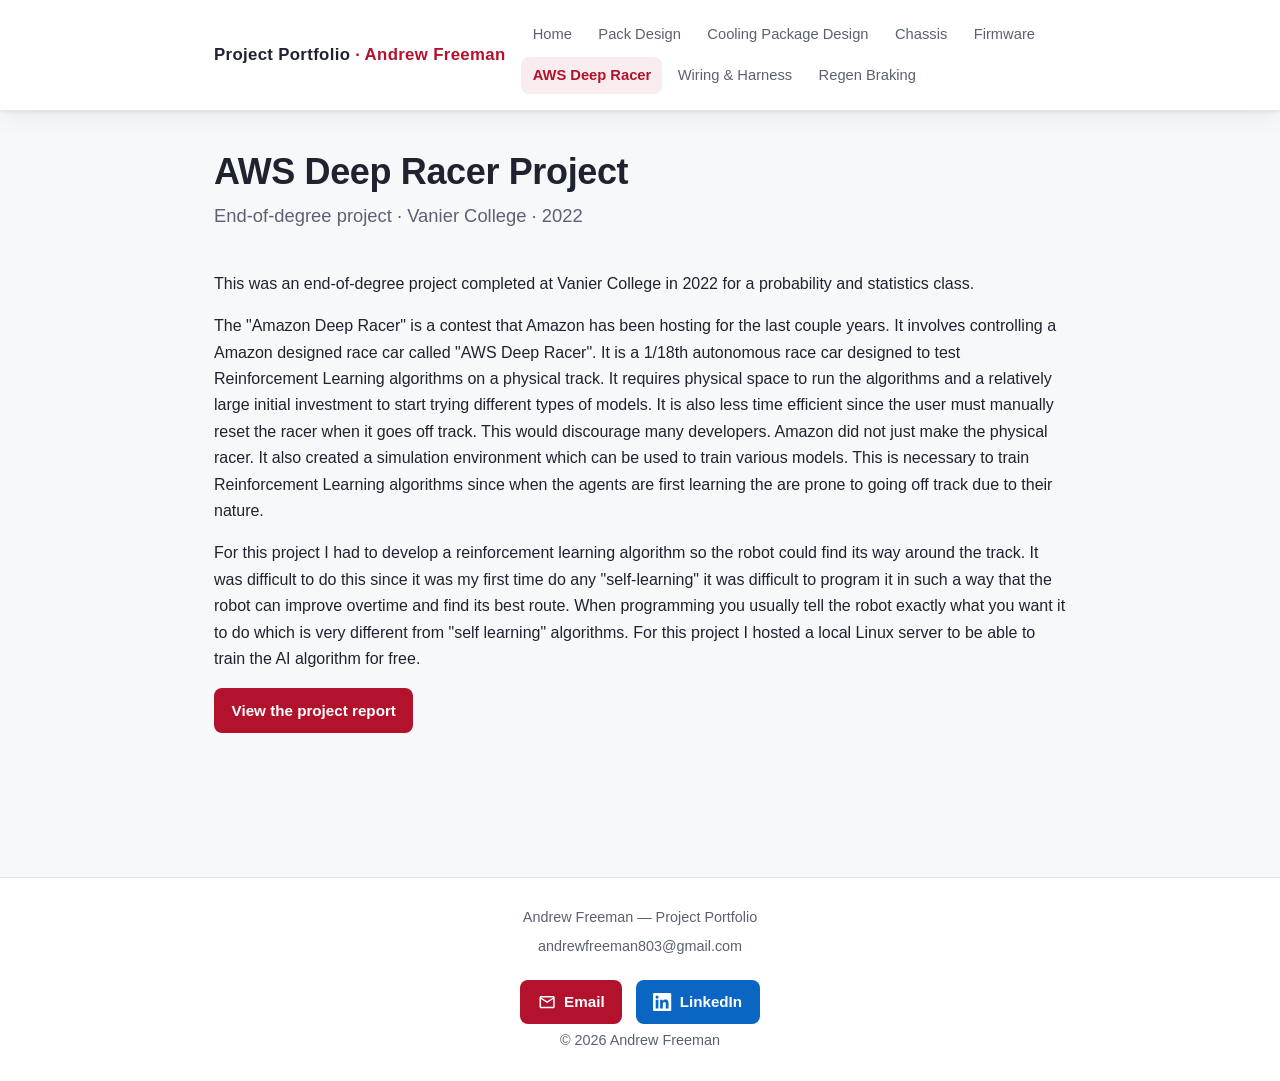
==== aws-deep-racer.html @ 3059a9bf "Initial commit: Andrew Freeman project portfolio" ====
<!DOCTYPE html>
<html lang="en">
<head>
  <meta charset="UTF-8">
  <meta name="viewport" content="width=device-width, initial-scale=1.0">
  <title>AWS Deep Racer — Andrew Freeman</title>
  <meta name="description" content="AWS DeepRacer reinforcement-learning project: a simulation environment for training autonomous racing models.">
  <link rel="stylesheet" href="css/style.css">
</head>
<body>
  <!-- ============ CANONICAL HEADER (copy to every page) ============ -->
  <header class="site-header">
    <div class="site-header__inner">
      <a class="site-title" href="index.html">Project Portfolio <span>· Andrew Freeman</span></a>
      <button class="nav-toggle" aria-label="Toggle navigation" aria-controls="primary-nav" aria-expanded="false">☰</button>
      <ul class="nav" id="primary-nav">
        <li><a href="index.html">Home</a></li>
        <li><a href="pack-design.html">Pack Design</a></li>
        <li><a href="cooling-package-design.html">Cooling Package Design</a></li>
        <li><a href="chassis.html">Chassis</a></li>
        <li><a href="firmware.html">Firmware</a></li>
        <li><a href="aws-deep-racer.html" class="active" aria-current="page">AWS Deep Racer</a></li>
        <li><a href="wiring-harness.html">Wiring &amp; Harness</a></li>
        <li><a href="regen-braking.html">Regen Braking</a></li>
      </ul>
    </div>
  </header>
  <!-- ============ /HEADER ============ -->

  <main>
    <h1 class="page-title">AWS Deep Racer Project</h1>
    <p class="page-subtitle">End-of-degree project · Vanier College · 2022</p>

    <section class="section">
      <p>
        This was an end-of-degree project completed at Vanier College in 2022 for a
        probability and statistics class.
      </p>
      <p>
        The "Amazon Deep Racer" is a contest that Amazon has been hosting for the last couple years. It involves controlling a Amazon designed race car called "AWS Deep Racer". 
      It is a 1/18th autonomous race car designed to test Reinforcement Learning algorithms on a physical track. 
       It requires physical space to run the algorithms and a relatively large initial investment to start trying different types of models. It is also less time efficient since the user must manually reset the racer when it goes off track.  This would discourage many developers. Amazon did not just make the physical racer. It also created a simulation environment which can be used to train various models. This is necessary to train Reinforcement Learning algorithms since when the agents are first learning the are prone to going off track due to their nature. 
</p>
<p>
For this project I had to develop a reinforcement learning algorithm so the robot could find its way around the track. It was difficult to do this since it was my first time do any "self-learning" it was difficult to program it in such a way that the robot can improve overtime and find its best route.  When programming you usually tell the robot exactly what you want it to do which is very different from "self learning" algorithms.   
For this project I hosted a local Linux server to be able to train the AI algorithm for free. 
     </p> </p>
      <p>
        <a class="btn" href="https://htmlpreview.github.io/?https://github.com/freeman803/ESP/blob/main/index.html" target="_blank" rel="noopener">
          View the project report
        </a>
      </p>
    </section>
  </main>

  <!-- ============ CANONICAL FOOTER (copy to every page) ============ -->
  <footer class="site-footer">
    <p>Andrew Freeman — Project Portfolio</p>
    <p>andrewfreeman803@gmail.com</p>
    <p><a class="btn btn-email" href="mailto:andrewfreeman803@gmail.com"><svg viewBox="0 0 24 24" aria-hidden="true" focusable="false"><path d="M22 6c0-1.1-.9-2-2-2H4c-1.1 0-2 .9-2 2v12c0 1.1.9 2 2 2h16c1.1 0 2-.9 2-2V6zm-2 0l-8 5-8-5h16zm0 12H4V8l8 5 8-5v10z"/></svg>Email</a></p>
    <p><a class="btn btn-linkedin" href="https://www.linkedin.com/in/andrew-freeman-411437264" target="_blank" rel="noopener" aria-label="LinkedIn"><svg viewBox="0 0 24 24" aria-hidden="true" focusable="false"><path d="M20.45 20.45h-3.56v-5.57c0-1.33-.02-3.04-1.85-3.04-1.85 0-2.14 1.45-2.14 2.94v5.67H9.34V9h3.41v1.56h.05c.48-.9 1.64-1.85 3.37-1.85 3.6 0 4.27 2.37 4.27 5.46v6.28zM5.34 7.43a2.06 2.06 0 110-4.13 2.06 2.06 0 010 4.13zM7.12 20.45H3.56V9h3.56v11.45zM22.22 0H1.77C.79 0 0 .77 0 1.72v20.56C0 23.23.79 24 1.77 24h20.45c.98 0 1.78-.77 1.78-1.72V1.72C24 .77 23.2 0 22.22 0z"/></svg>LinkedIn</a></p>
    <p>&copy; 2026 Andrew Freeman</p>
  </footer>
  <!-- ============ /FOOTER ============ -->

  <script src="js/nav.js"></script>
</body>
</html>
---- css/style.css ----
:root {
  --color-bg: #f7f8fa;
  --color-surface: #ffffff;
  --color-text: #1f2330;
  --color-text-muted: #5b6172;
  --color-accent: #b3122c;
  --color-accent-dark: #8a0e22;
  --color-border: #e2e5ec;
  --color-code-bg: #1f2330;
  --color-code-text: #e8eaf0;

  --font-body: -apple-system, BlinkMacSystemFont, "Segoe UI", Roboto, Helvetica,
    Arial, sans-serif;
  --font-mono: "SF Mono", "Cascadia Code", Consolas, "Liberation Mono", Menlo,
    monospace;

  --content-max: 900px;
  --space-1: 0.5rem;
  --space-2: 1rem;
  --space-3: 1.5rem;
  --space-4: 2.5rem;
  --space-5: 4rem;
  --radius: 8px;
  --shadow: 0 1px 3px rgba(20, 23, 33, 0.08), 0 6px 24px rgba(20, 23, 33, 0.06);
}

*,
*::before,
*::after {
  box-sizing: border-box;
}

html {
  scroll-behavior: smooth;
}

body {
  margin: 0;
  font-family: var(--font-body);
  color: var(--color-text);
  background: var(--color-bg);
  line-height: 1.65;
  -webkit-font-smoothing: antialiased;
}

img {
  max-width: 100%;
  display: block;
}

a {
  color: var(--color-accent);
  text-decoration: none;
}

a:hover,
a:focus {
  text-decoration: underline;
}

.site-header {
  position: sticky;
  top: 0;
  z-index: 100;
  background: var(--color-surface);
  border-bottom: 1px solid var(--color-border);
  box-shadow: var(--shadow);
}

.site-header__inner {
  max-width: var(--content-max);
  margin: 0 auto;
  padding: var(--space-2) var(--space-3);
  display: flex;
  align-items: center;
  justify-content: space-between;
  gap: var(--space-2);
}

.site-title {
  font-size: 1.05rem;
  font-weight: 700;
  letter-spacing: 0.02em;
  color: var(--color-text);
  white-space: nowrap;
}

.site-title span {
  color: var(--color-accent);
}

.site-title:hover {
  text-decoration: none;
}

.nav-toggle {
  display: none;
  background: none;
  border: 1px solid var(--color-border);
  border-radius: var(--radius);
  padding: 0.4rem 0.6rem;
  font-size: 1.25rem;
  line-height: 1;
  cursor: pointer;
  color: var(--color-text);
}

.nav {
  display: flex;
  flex-wrap: wrap;
  gap: 0.25rem;
  list-style: none;
  margin: 0;
  padding: 0;
}

.nav a {
  display: block;
  padding: 0.4rem 0.7rem;
  border-radius: var(--radius);
  color: var(--color-text-muted);
  font-size: 0.92rem;
  font-weight: 500;
  white-space: nowrap;
}

.nav a:hover,
.nav a:focus {
  background: var(--color-bg);
  color: var(--color-text);
  text-decoration: none;
}

.nav a.active,
.nav a[aria-current="page"] {
  color: var(--color-accent);
  background: rgba(179, 18, 44, 0.08);
  font-weight: 600;
}

main {
  max-width: var(--content-max);
  margin: 0 auto;
  padding: var(--space-4) var(--space-3) var(--space-5);
}

.page-title {
  font-size: 2.25rem;
  line-height: 1.15;
  margin: 0 0 var(--space-1);
  letter-spacing: -0.01em;
}

.page-subtitle {
  margin: 0 0 var(--space-4);
  color: var(--color-text-muted);
  font-size: 1.15rem;
  font-weight: 500;
}

.toc {
  background: var(--color-surface);
  border: 1px solid var(--color-border);
  border-radius: var(--radius);
  box-shadow: var(--shadow);
  padding: var(--space-2) var(--space-3);
  margin-bottom: var(--space-4);
}

.toc__title {
  margin: 0 0 var(--space-1);
  font-size: 0.8rem;
  font-weight: 700;
  text-transform: uppercase;
  letter-spacing: 0.06em;
  color: var(--color-text-muted);
}

.toc ul {
  list-style: none;
  margin: 0;
  padding: 0;
  columns: 2;
  column-gap: var(--space-4);
}

.toc li {
  margin: 0.15rem 0;
  break-inside: avoid;
}

.toc a {
  display: block;
  padding: 0.15rem 0 0.15rem 0.6rem;
  border-left: 2px solid transparent;
  color: var(--color-text-muted);
  font-size: 0.92rem;
}

.toc a:hover,
.toc a:focus {
  color: var(--color-accent);
  text-decoration: none;
}

.toc a.active {
  color: var(--color-accent);
  border-left-color: var(--color-accent);
  font-weight: 600;
}

.section {
  margin-bottom: var(--space-4);
  padding-bottom: var(--space-3);
  border-bottom: 1px solid var(--color-border);
  scroll-margin-top: 84px;
}

.section:last-child {
  border-bottom: none;
}

.section h2 {
  font-size: 1.5rem;
  margin: 0 0 var(--space-1);
  color: var(--color-text);
}

.section h3 {
  font-size: 1.15rem;
  margin: var(--space-3) 0 var(--space-1);
  color: var(--color-accent-dark);
}

.bullet-list {
  margin: var(--space-2) 0;
  padding: 0;
  list-style: none;
}

.bullet-list li {
  position: relative;
  padding-left: 1.6rem;
  margin-bottom: 0.6rem;
}

.bullet-list li::before {
  content: "";
  position: absolute;
  left: 0.2rem;
  top: 0.7em;
  width: 0.5rem;
  height: 0.5rem;
  border-radius: 2px;
  background: var(--color-accent);
  transform: translateY(-50%) rotate(45deg);
}

.bullet-list ul {
  list-style: disc;
  margin: 0.4rem 0 0.2rem;
  padding-left: 1.2rem;
}

.bullet-list ul li {
  padding-left: 0.3rem;
  margin-bottom: 0.25rem;
  color: var(--color-text-muted);
  font-size: 0.95rem;
}

.bullet-list ul li::before {
  display: none;
}

.image-grid {
  display: grid;
  grid-template-columns: repeat(auto-fill, minmax(220px, 1fr));
  gap: var(--space-2);
  margin: var(--space-2) 0;
}

.image-grid img {
  width: 100%;
  height: auto;
  border-radius: var(--radius);
  box-shadow: var(--shadow);
  cursor: zoom-in;
}

.image-grid--single {
  grid-template-columns: 1fr;
}

.image-grid--gallery {
  grid-template-columns: repeat(auto-fill, minmax(180px, 1fr));
}

.image-grid--gallery img {
  height: 190px;
  object-fit: cover;
}

.image-placeholder {
  border: 2px dashed var(--color-border);
  border-radius: var(--radius);
  background: var(--color-surface);
  min-height: 150px;
  display: flex;
  align-items: center;
  justify-content: center;
  text-align: center;
  padding: var(--space-2);
  color: var(--color-text-muted);
  font-size: 0.85rem;
}

.image-placeholder--wide {
  min-height: 240px;
}

.image-placeholder::before {
  content: "🖼 ";
}

.lightbox {
  position: fixed;
  inset: 0;
  z-index: 1000;
  display: none;
  align-items: center;
  justify-content: center;
  padding: var(--space-3);
  background: rgba(0, 0, 0, 0.9);
}

.lightbox.open {
  display: flex;
}

.lightbox__img {
  max-width: 95vw;
  max-height: 92vh;
  width: auto;
  height: auto;
  object-fit: contain;
  border-radius: var(--radius);
  box-shadow: 0 10px 40px rgba(0, 0, 0, 0.5);
  cursor: zoom-out;
}

.lightbox__close {
  position: absolute;
  top: 0.75rem;
  right: 1.25rem;
  background: none;
  border: none;
  color: #fff;
  font-size: 2.75rem;
  line-height: 1;
  cursor: pointer;
}

.download {
  display: inline-flex;
  align-items: center;
  gap: 0.5rem;
  margin: var(--space-1) 0;
  padding: 0.6rem 0.9rem;
  background: var(--color-surface);
  border: 1px solid var(--color-border);
  border-radius: var(--radius);
  color: var(--color-text);
  font-size: 0.92rem;
  font-weight: 500;
  box-shadow: var(--shadow);
}

.download:hover,
.download:focus {
  border-color: var(--color-accent);
  color: var(--color-accent);
  text-decoration: none;
}

.btn {
  display: inline-block;
  padding: 0.6rem 1.1rem;
  background: var(--color-accent);
  color: #fff;
  border-radius: var(--radius);
  font-weight: 600;
  font-size: 0.95rem;
}

.btn:hover,
.btn:focus {
  background: var(--color-accent-dark);
  text-decoration: none;
}

.btn-linkedin {
  display: inline-flex;
  align-items: center;
  gap: 0.5rem;
  background: #0a66c2;
}

.btn-linkedin:hover,
.btn-linkedin:focus {
  background: #004182;
}

.btn-linkedin svg {
  width: 1.2em;
  height: 1.2em;
  fill: currentColor;
}

.btn-email {
  display: inline-flex;
  align-items: center;
  gap: 0.5rem;
}

.btn-email svg {
  width: 1.2em;
  height: 1.2em;
  fill: currentColor;
}

.code-block {
  background: var(--color-code-bg);
  color: var(--color-code-text);
  border-radius: var(--radius);
  padding: var(--space-2);
  overflow-x: auto;
  font-family: var(--font-mono);
  font-size: 0.85rem;
  line-height: 1.5;
  margin: var(--space-2) 0;
}

.code-block code {
  font-family: inherit;
  white-space: pre;
}

.code-block--scroll {
  max-height: 460px;
  overflow: auto;
  margin-top: 0;
}

.code-details {
  margin: var(--space-2) 0;
}

.code-details > summary {
  cursor: pointer;
  display: inline-block;
  padding: 0.4rem 0.2rem;
  color: var(--color-accent);
  font-weight: 600;
  font-size: 0.92rem;
}

.code-details > summary:hover {
  color: var(--color-accent-dark);
}

.intro {
  display: grid;
  grid-template-columns: 1fr 220px;
  gap: var(--space-4);
  align-items: start;
}

.intro__photo {
  width: 100%;
  min-height: 260px;
  border-radius: var(--radius);
}

img.intro__photo {
  height: 400px;
  object-fit: cover;
  box-shadow: var(--shadow);
}

.site-footer {
  background: var(--color-surface);
  border-top: 1px solid var(--color-border);
  padding: var(--space-3);
  text-align: center;
  color: var(--color-text-muted);
  font-size: 0.9rem;
}

.site-footer a {
  font-weight: 600;
}

.site-footer p {
  margin: 0.3rem 0;
}

.site-footer .btn {
  margin-top: var(--space-1);
  color: #fff;
}

.site-footer .btn:hover,
.site-footer .btn:focus {
  text-decoration: none;
}

.site-footer p:has(.btn) {
  display: inline-block;
  margin: var(--space-1) 0.3rem 0;
}

@media (max-width: 720px) {
  .nav-toggle {
    display: block;
  }

  .nav {
    display: none;
    flex-direction: column;
    width: 100%;
    margin-top: var(--space-2);
    flex-basis: 100%;
  }

  .nav.open {
    display: flex;
  }

  .site-header__inner {
    flex-wrap: wrap;
  }

  .nav a {
    padding: 0.6rem 0.7rem;
  }

  .intro {
    grid-template-columns: 1fr;
  }

  .page-title {
    font-size: 1.8rem;
  }

  .toc ul {
    columns: 1;
  }
}
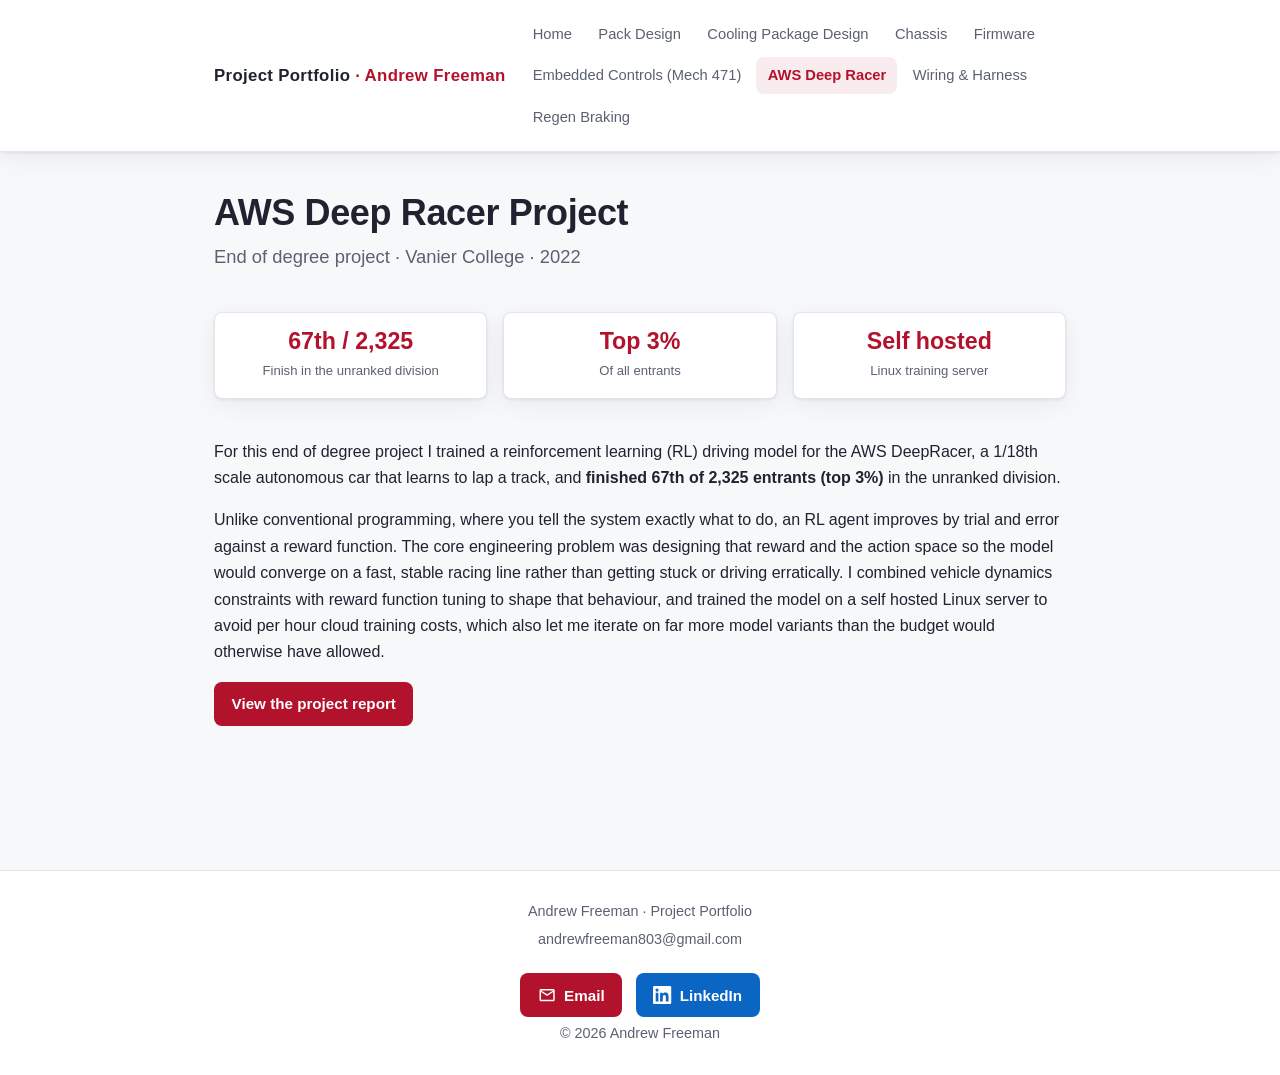
==== commit 32b9d67e: "General improvements - Rebuild homepage: value proposition, hero metric row, project-card grid,   re" ====
--- a/aws-deep-racer.html
+++ b/aws-deep-racer.html
@@ -3,8 +3,8 @@
 <head>
   <meta charset="UTF-8">
   <meta name="viewport" content="width=device-width, initial-scale=1.0">
-  <title>AWS Deep Racer — Andrew Freeman</title>
-  <meta name="description" content="AWS DeepRacer reinforcement-learning project: a simulation environment for training autonomous racing models.">
+  <title>AWS Deep Racer · Andrew Freeman</title>
+  <meta name="description" content="AWS DeepRacer reinforcement learning project: a simulation environment for training autonomous racing models.">
   <link rel="stylesheet" href="css/style.css">
 </head>
 <body>
@@ -19,6 +19,7 @@
         <li><a href="cooling-package-design.html">Cooling Package Design</a></li>
         <li><a href="chassis.html">Chassis</a></li>
         <li><a href="firmware.html">Firmware</a></li>
+        <li><a href="embedded-controls.html">Embedded Controls (Mech 471)</a></li>
         <li><a href="aws-deep-racer.html" class="active" aria-current="page">AWS Deep Racer</a></li>
         <li><a href="wiring-harness.html">Wiring &amp; Harness</a></li>
         <li><a href="regen-braking.html">Regen Braking</a></li>
@@ -29,22 +30,30 @@
 
   <main>
     <h1 class="page-title">AWS Deep Racer Project</h1>
-    <p class="page-subtitle">End-of-degree project · Vanier College · 2022</p>
+    <p class="page-subtitle">End of degree project · Vanier College · 2022</p>
 
     <section class="section">
+      <div class="stat-row">
+        <div class="stat"><span class="stat__value">67th / 2,325</span><span class="stat__label">Finish in the unranked division</span></div>
+        <div class="stat"><span class="stat__value">Top 3%</span><span class="stat__label">Of all entrants</span></div>
+        <div class="stat"><span class="stat__value">Self hosted</span><span class="stat__label">Linux training server</span></div>
+      </div>
+
       <p>
-        This was an end-of-degree project completed at Vanier College in 2022 for a
-        probability and statistics class.
+        For this end of degree project I trained a reinforcement learning (RL) driving model
+        for the AWS DeepRacer, a 1/18th scale autonomous car that learns to lap a track,
+        and <strong>finished 67th of 2,325 entrants (top 3%)</strong> in the unranked division.
       </p>
       <p>
-        The "Amazon Deep Racer" is a contest that Amazon has been hosting for the last couple years. It involves controlling a Amazon designed race car called "AWS Deep Racer". 
-      It is a 1/18th autonomous race car designed to test Reinforcement Learning algorithms on a physical track. 
-       It requires physical space to run the algorithms and a relatively large initial investment to start trying different types of models. It is also less time efficient since the user must manually reset the racer when it goes off track.  This would discourage many developers. Amazon did not just make the physical racer. It also created a simulation environment which can be used to train various models. This is necessary to train Reinforcement Learning algorithms since when the agents are first learning the are prone to going off track due to their nature. 
-</p>
-<p>
-For this project I had to develop a reinforcement learning algorithm so the robot could find its way around the track. It was difficult to do this since it was my first time do any "self-learning" it was difficult to program it in such a way that the robot can improve overtime and find its best route.  When programming you usually tell the robot exactly what you want it to do which is very different from "self learning" algorithms.   
-For this project I hosted a local Linux server to be able to train the AI algorithm for free. 
-     </p> </p>
+        Unlike conventional programming, where you tell the system exactly what to do, an RL
+        agent improves by trial and error against a reward function. The core engineering
+        problem was designing that reward and the action space so the model would converge on
+        a fast, stable racing line rather than getting stuck or driving erratically. I
+        combined vehicle dynamics constraints with reward function tuning to shape that
+        behaviour, and trained the model on a self hosted Linux server to avoid per hour cloud
+        training costs, which also let me iterate on far more model variants than the budget
+        would otherwise have allowed.
+      </p>
       <p>
         <a class="btn" href="https://htmlpreview.github.io/?https://github.com/freeman803/ESP/blob/main/index.html" target="_blank" rel="noopener">
           View the project report
@@ -55,7 +64,7 @@
 
   <!-- ============ CANONICAL FOOTER (copy to every page) ============ -->
   <footer class="site-footer">
-    <p>Andrew Freeman — Project Portfolio</p>
+    <p>Andrew Freeman · Project Portfolio</p>
     <p>andrewfreeman803@gmail.com</p>
     <p><a class="btn btn-email" href="mailto:andrewfreeman803@gmail.com"><svg viewBox="0 0 24 24" aria-hidden="true" focusable="false"><path d="M22 6c0-1.1-.9-2-2-2H4c-1.1 0-2 .9-2 2v12c0 1.1.9 2 2 2h16c1.1 0 2-.9 2-2V6zm-2 0l-8 5-8-5h16zm0 12H4V8l8 5 8-5v10z"/></svg>Email</a></p>
     <p><a class="btn btn-linkedin" href="https://www.linkedin.com/in/andrew-freeman-411437264" target="_blank" rel="noopener" aria-label="LinkedIn"><svg viewBox="0 0 24 24" aria-hidden="true" focusable="false"><path d="M20.45 20.45h-3.56v-5.57c0-1.33-.02-3.04-1.85-3.04-1.85 0-2.14 1.45-2.14 2.94v5.67H9.34V9h3.41v1.56h.05c.48-.9 1.64-1.85 3.37-1.85 3.6 0 4.27 2.37 4.27 5.46v6.28zM5.34 7.43a2.06 2.06 0 110-4.13 2.06 2.06 0 010 4.13zM7.12 20.45H3.56V9h3.56v11.45zM22.22 0H1.77C.79 0 0 .77 0 1.72v20.56C0 23.23.79 24 1.77 24h20.45c.98 0 1.78-.77 1.78-1.72V1.72C24 .77 23.2 0 22.22 0z"/></svg>LinkedIn</a></p>
--- a/css/style.css
+++ b/css/style.css
@@ -301,6 +301,13 @@
   object-fit: cover;
 }
 
+.figure-caption {
+  margin: calc(-1 * var(--space-1)) 0 var(--space-2);
+  font-size: 0.85rem;
+  color: var(--color-text-muted);
+  font-style: italic;
+}
+
 .image-placeholder {
   border: 2px dashed var(--color-border);
   border-radius: var(--radius);
@@ -469,6 +476,236 @@
   color: var(--color-accent-dark);
 }
 
+/* Hero actions (résumé / links row under the subtitle) */
+.hero-actions {
+  display: flex;
+  flex-wrap: wrap;
+  gap: var(--space-1);
+  margin: 0 0 var(--space-4);
+}
+
+.btn-outline {
+  background: transparent;
+  color: var(--color-accent);
+  border: 1px solid var(--color-accent);
+}
+
+.btn-outline:hover,
+.btn-outline:focus {
+  background: var(--color-accent);
+  color: #fff;
+}
+
+.btn-ghost {
+  display: inline-flex;
+  align-items: center;
+  gap: 0.5rem;
+  background: var(--color-surface);
+  color: var(--color-text);
+  border: 1px solid var(--color-border);
+}
+
+.btn-ghost:hover,
+.btn-ghost:focus {
+  border-color: var(--color-accent);
+  color: var(--color-accent);
+}
+
+.btn-ghost svg {
+  width: 1.2em;
+  height: 1.2em;
+  fill: currentColor;
+}
+
+/* Hero stat row — the headline metrics */
+.stat-row {
+  display: grid;
+  grid-template-columns: repeat(auto-fit, minmax(150px, 1fr));
+  gap: var(--space-2);
+  margin: var(--space-4) 0;
+}
+
+.stat {
+  background: var(--color-surface);
+  border: 1px solid var(--color-border);
+  border-radius: var(--radius);
+  box-shadow: var(--shadow);
+  padding: var(--space-2);
+  text-align: center;
+}
+
+.stat__value {
+  display: block;
+  font-size: 1.45rem;
+  font-weight: 700;
+  color: var(--color-accent);
+  line-height: 1.1;
+}
+
+.stat__label {
+  display: block;
+  margin-top: 0.35rem;
+  font-size: 0.82rem;
+  color: var(--color-text-muted);
+}
+
+/* Project cards on the homepage */
+.card-grid {
+  display: grid;
+  grid-template-columns: repeat(auto-fill, minmax(240px, 1fr));
+  gap: var(--space-2);
+  margin: var(--space-2) 0 var(--space-4);
+}
+
+.card {
+  display: block;
+  background: var(--color-surface);
+  border: 1px solid var(--color-border);
+  border-radius: var(--radius);
+  box-shadow: var(--shadow);
+  padding: var(--space-3);
+  color: var(--color-text);
+  transition: transform 0.12s ease, border-color 0.12s ease;
+}
+
+.card:hover,
+.card:focus {
+  text-decoration: none;
+  border-color: var(--color-accent);
+  transform: translateY(-2px);
+}
+
+.card__title {
+  margin: 0 0 0.3rem;
+  font-size: 1.1rem;
+  font-weight: 700;
+  color: var(--color-text);
+}
+
+.card__title::after {
+  content: " \2192";
+  color: var(--color-accent);
+}
+
+.card__desc {
+  margin: 0;
+  font-size: 0.92rem;
+  color: var(--color-text-muted);
+}
+
+/* Home split: Technical Skills and Selected Projects side by side */
+.home-split {
+  display: grid;
+  grid-template-columns: 0.85fr 1.15fr;
+  gap: var(--space-4);
+  align-items: start;
+}
+
+.home-split .section {
+  border-bottom: none;
+  padding-bottom: 0;
+}
+
+/* In the narrow split column, stack each skill (label over items) */
+.home-split .skills__row {
+  grid-template-columns: 1fr;
+  gap: 0.15rem;
+  padding: 0.45rem 0;
+}
+
+/* Cards stack into a single column within their half */
+.home-split .card-grid {
+  grid-template-columns: 1fr;
+}
+
+@media (max-width: 820px) {
+  .home-split {
+    grid-template-columns: 1fr;
+    gap: 0;
+  }
+
+  .home-split .skills__row {
+    grid-template-columns: 170px 1fr;
+    gap: var(--space-2);
+  }
+}
+
+@media (max-width: 720px) {
+  .home-split .skills__row {
+    grid-template-columns: 1fr;
+    gap: 0.2rem;
+  }
+}
+
+/* Skills list (CV-style: category label + bullet-separated items) */
+.skills__list {
+  margin: var(--space-2) 0 0;
+}
+
+.skills__row {
+  display: grid;
+  grid-template-columns: 170px 1fr;
+  gap: var(--space-2);
+  padding: 0.55rem 0;
+  border-bottom: 1px solid var(--color-border);
+}
+
+.skills__row:last-child {
+  border-bottom: none;
+}
+
+.skills__cat {
+  font-weight: 700;
+  color: var(--color-accent-dark);
+  font-size: 0.95rem;
+}
+
+.skills__items {
+  color: var(--color-text);
+  font-size: 0.95rem;
+}
+
+@media (max-width: 720px) {
+  .skills__row {
+    grid-template-columns: 1fr;
+    gap: 0.2rem;
+  }
+}
+
+/* Experience entries */
+.experience {
+  margin: var(--space-2) 0;
+}
+
+.experience__item {
+  margin-bottom: var(--space-3);
+}
+
+.experience__head {
+  display: flex;
+  flex-wrap: wrap;
+  align-items: baseline;
+  justify-content: space-between;
+  gap: 0.3rem 1rem;
+}
+
+.experience__role {
+  margin: 0;
+  font-size: 1.1rem;
+  font-weight: 700;
+  color: var(--color-text);
+}
+
+.experience__org {
+  color: var(--color-accent);
+}
+
+.experience__dates {
+  font-size: 0.88rem;
+  color: var(--color-text-muted);
+  white-space: nowrap;
+}
+
 .intro {
   display: grid;
   grid-template-columns: 1fr 220px;
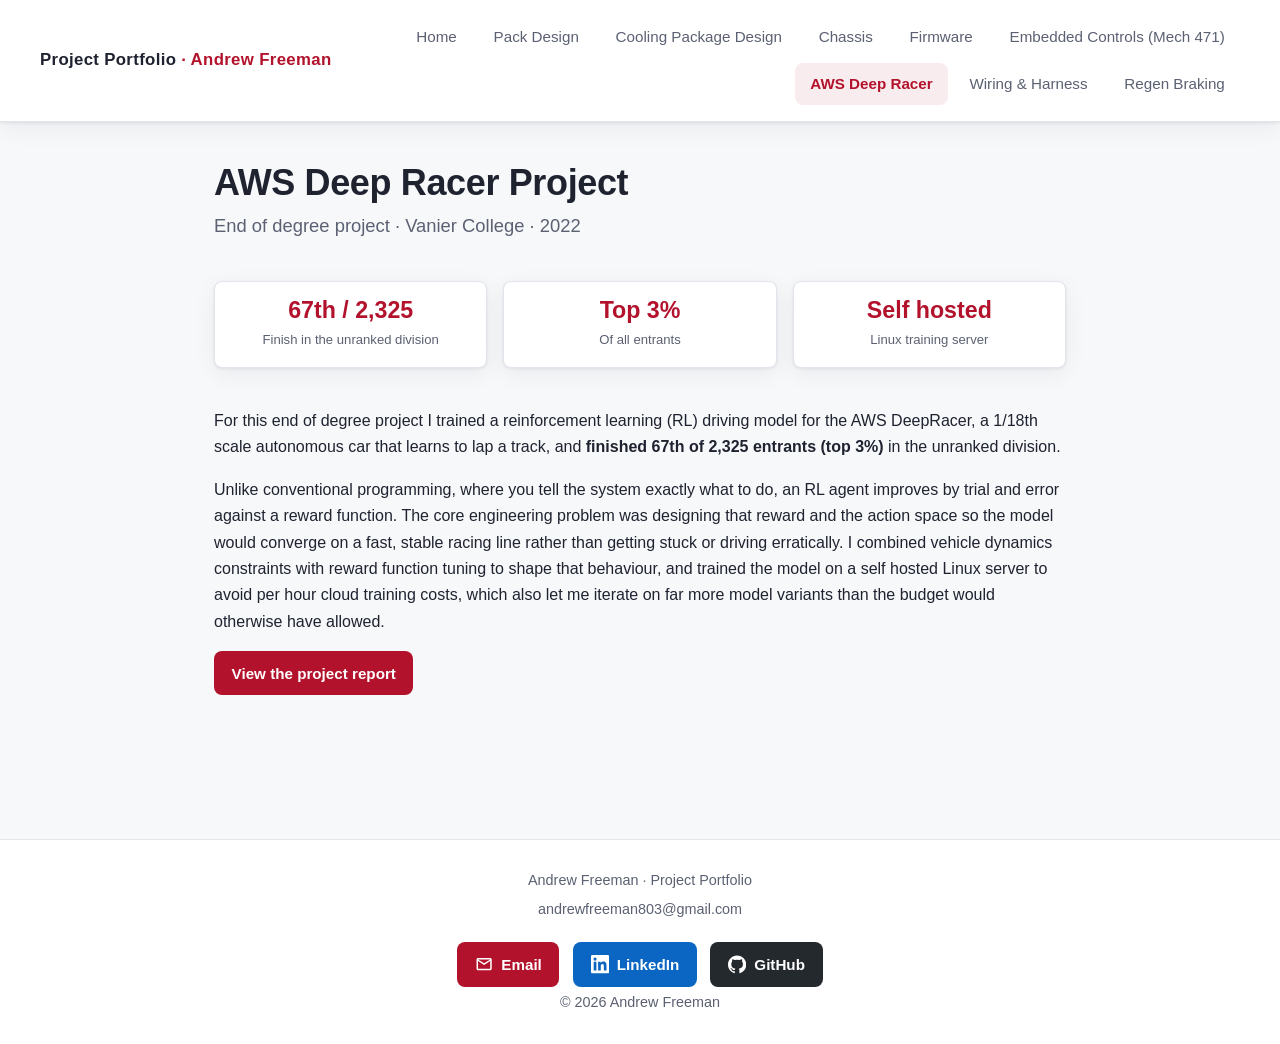
==== commit deda179c: "formatting" ====
--- a/aws-deep-racer.html
+++ b/aws-deep-racer.html
@@ -68,6 +68,7 @@
     <p>andrewfreeman803@gmail.com</p>
     <p><a class="btn btn-email" href="mailto:andrewfreeman803@gmail.com"><svg viewBox="0 0 24 24" aria-hidden="true" focusable="false"><path d="M22 6c0-1.1-.9-2-2-2H4c-1.1 0-2 .9-2 2v12c0 1.1.9 2 2 2h16c1.1 0 2-.9 2-2V6zm-2 0l-8 5-8-5h16zm0 12H4V8l8 5 8-5v10z"/></svg>Email</a></p>
     <p><a class="btn btn-linkedin" href="https://www.linkedin.com/in/andrew-freeman-411437264" target="_blank" rel="noopener" aria-label="LinkedIn"><svg viewBox="0 0 24 24" aria-hidden="true" focusable="false"><path d="M20.45 20.45h-3.56v-5.57c0-1.33-.02-3.04-1.85-3.04-1.85 0-2.14 1.45-2.14 2.94v5.67H9.34V9h3.41v1.56h.05c.48-.9 1.64-1.85 3.37-1.85 3.6 0 4.27 2.37 4.27 5.46v6.28zM5.34 7.43a2.06 2.06 0 110-4.13 2.06 2.06 0 010 4.13zM7.12 20.45H3.56V9h3.56v11.45zM22.22 0H1.77C.79 0 0 .77 0 1.72v20.56C0 23.23.79 24 1.77 24h20.45c.98 0 1.78-.77 1.78-1.72V1.72C24 .77 23.2 0 22.22 0z"/></svg>LinkedIn</a></p>
+    <p><a class="btn btn-github" href="https://github.com/freeman803" target="_blank" rel="noopener" aria-label="GitHub"><svg viewBox="0 0 24 24" aria-hidden="true" focusable="false"><path d="M12 .5C5.37.5 0 5.87 0 12.5c0 5.3 3.44 9.8 8.21 11.39.6.11.82-.26.82-.58 0-.29-.01-1.04-.02-2.05-3.34.73-4.04-1.61-4.04-1.61-.55-1.39-1.34-1.76-1.34-1.76-1.09-.75.08-.73.08-.73 1.2.08 1.84 1.24 1.84 1.24 1.07 1.83 2.81 1.3 3.5.99.11-.78.42-1.3.76-1.6-2.67-.3-5.47-1.33-5.47-5.93 0-1.31.47-2.38 1.24-3.22-.12-.3-.54-1.52.12-3.18 0 0 1.01-.32 3.3 1.23a11.5 11.5 0 016 0c2.29-1.55 3.3-1.23 3.3-1.23.66 1.66.24 2.88.12 3.18.77.84 1.24 1.91 1.24 3.22 0 4.61-2.8 5.63-5.48 5.92.43.37.81 1.1.81 2.22 0 1.6-.01 2.9-.01 3.29 0 .32.21.7.82.58A12.01 12.01 0 0024 12.5C24 5.87 18.63.5 12 .5z"/></svg>GitHub</a></p>
     <p>&copy; 2026 Andrew Freeman</p>
   </footer>
   <!-- ============ /FOOTER ============ -->
--- a/css/style.css
+++ b/css/style.css
@@ -68,13 +68,13 @@
 }
 
 .site-header__inner {
-  max-width: var(--content-max);
+  max-width: 1400px;
   margin: 0 auto;
-  padding: var(--space-2) var(--space-3);
+  padding: var(--space-2) var(--space-4);
   display: flex;
   align-items: center;
   justify-content: space-between;
-  gap: var(--space-2);
+  gap: var(--space-4);
 }
 
 .site-title {
@@ -107,8 +107,10 @@
 
 .nav {
   display: flex;
+  flex: 1;
   flex-wrap: wrap;
-  gap: 0.25rem;
+  justify-content: flex-end;
+  gap: 0.4rem;
   list-style: none;
   margin: 0;
   padding: 0;
@@ -116,10 +118,10 @@
 
 .nav a {
   display: block;
-  padding: 0.4rem 0.7rem;
-  border-radius: var(--radius);
-  color: var(--color-text-muted);
-  font-size: 0.92rem;
+  padding: 0.5rem 0.95rem;
+  border-radius: var(--radius);
+  color: var(--color-text-muted);
+  font-size: 0.95rem;
   font-weight: 500;
   white-space: nowrap;
 }
@@ -142,6 +144,23 @@
   max-width: var(--content-max);
   margin: 0 auto;
   padding: var(--space-4) var(--space-3) var(--space-5);
+}
+
+/* Pages with a side table of contents get a wider shell so the sidebar
+   sits beside the ~900px content column. */
+main.has-toc {
+  max-width: 1180px;
+}
+
+.page-layout {
+  display: grid;
+  grid-template-columns: 220px 1fr;
+  gap: var(--space-4);
+  align-items: start;
+}
+
+.page-content {
+  min-width: 0;
 }
 
 .page-title {
@@ -207,6 +226,20 @@
   color: var(--color-accent);
   border-left-color: var(--color-accent);
   font-weight: 600;
+}
+
+/* In the side-by-side layout the TOC becomes a sticky sidebar that scrolls
+   independently of the content. */
+.page-layout .toc {
+  position: sticky;
+  top: 160px;
+  margin-bottom: 0;
+  max-height: calc(100vh - 180px);
+  overflow: auto;
+}
+
+.page-layout .toc ul {
+  columns: 1;
 }
 
 .section {
@@ -436,6 +469,24 @@
   fill: currentColor;
 }
 
+.btn-github {
+  display: inline-flex;
+  align-items: center;
+  gap: 0.5rem;
+  background: #24292e;
+}
+
+.btn-github:hover,
+.btn-github:focus {
+  background: #1b1f23;
+}
+
+.btn-github svg {
+  width: 1.2em;
+  height: 1.2em;
+  fill: currentColor;
+}
+
 .code-block {
   background: var(--color-code-bg);
   color: var(--color-code-text);
@@ -496,27 +547,6 @@
   color: #fff;
 }
 
-.btn-ghost {
-  display: inline-flex;
-  align-items: center;
-  gap: 0.5rem;
-  background: var(--color-surface);
-  color: var(--color-text);
-  border: 1px solid var(--color-border);
-}
-
-.btn-ghost:hover,
-.btn-ghost:focus {
-  border-color: var(--color-accent);
-  color: var(--color-accent);
-}
-
-.btn-ghost svg {
-  width: 1.2em;
-  height: 1.2em;
-  fill: currentColor;
-}
-
 /* Hero stat row — the headline metrics */
 .stat-row {
   display: grid;
@@ -757,6 +787,28 @@
   margin: var(--space-1) 0.3rem 0;
 }
 
+/* Not enough room for a sidebar: fall back to the stacked TOC-on-top layout. */
+@media (max-width: 1024px) {
+  main.has-toc {
+    max-width: var(--content-max);
+  }
+
+  .page-layout {
+    display: block;
+  }
+
+  .page-layout .toc {
+    position: static;
+    max-height: none;
+    overflow: visible;
+    margin-bottom: var(--space-4);
+  }
+
+  .page-layout .toc ul {
+    columns: 2;
+  }
+}
+
 @media (max-width: 720px) {
   .nav-toggle {
     display: block;
@@ -790,7 +842,7 @@
     font-size: 1.8rem;
   }
 
-  .toc ul {
+  .page-layout .toc ul {
     columns: 1;
   }
 }
